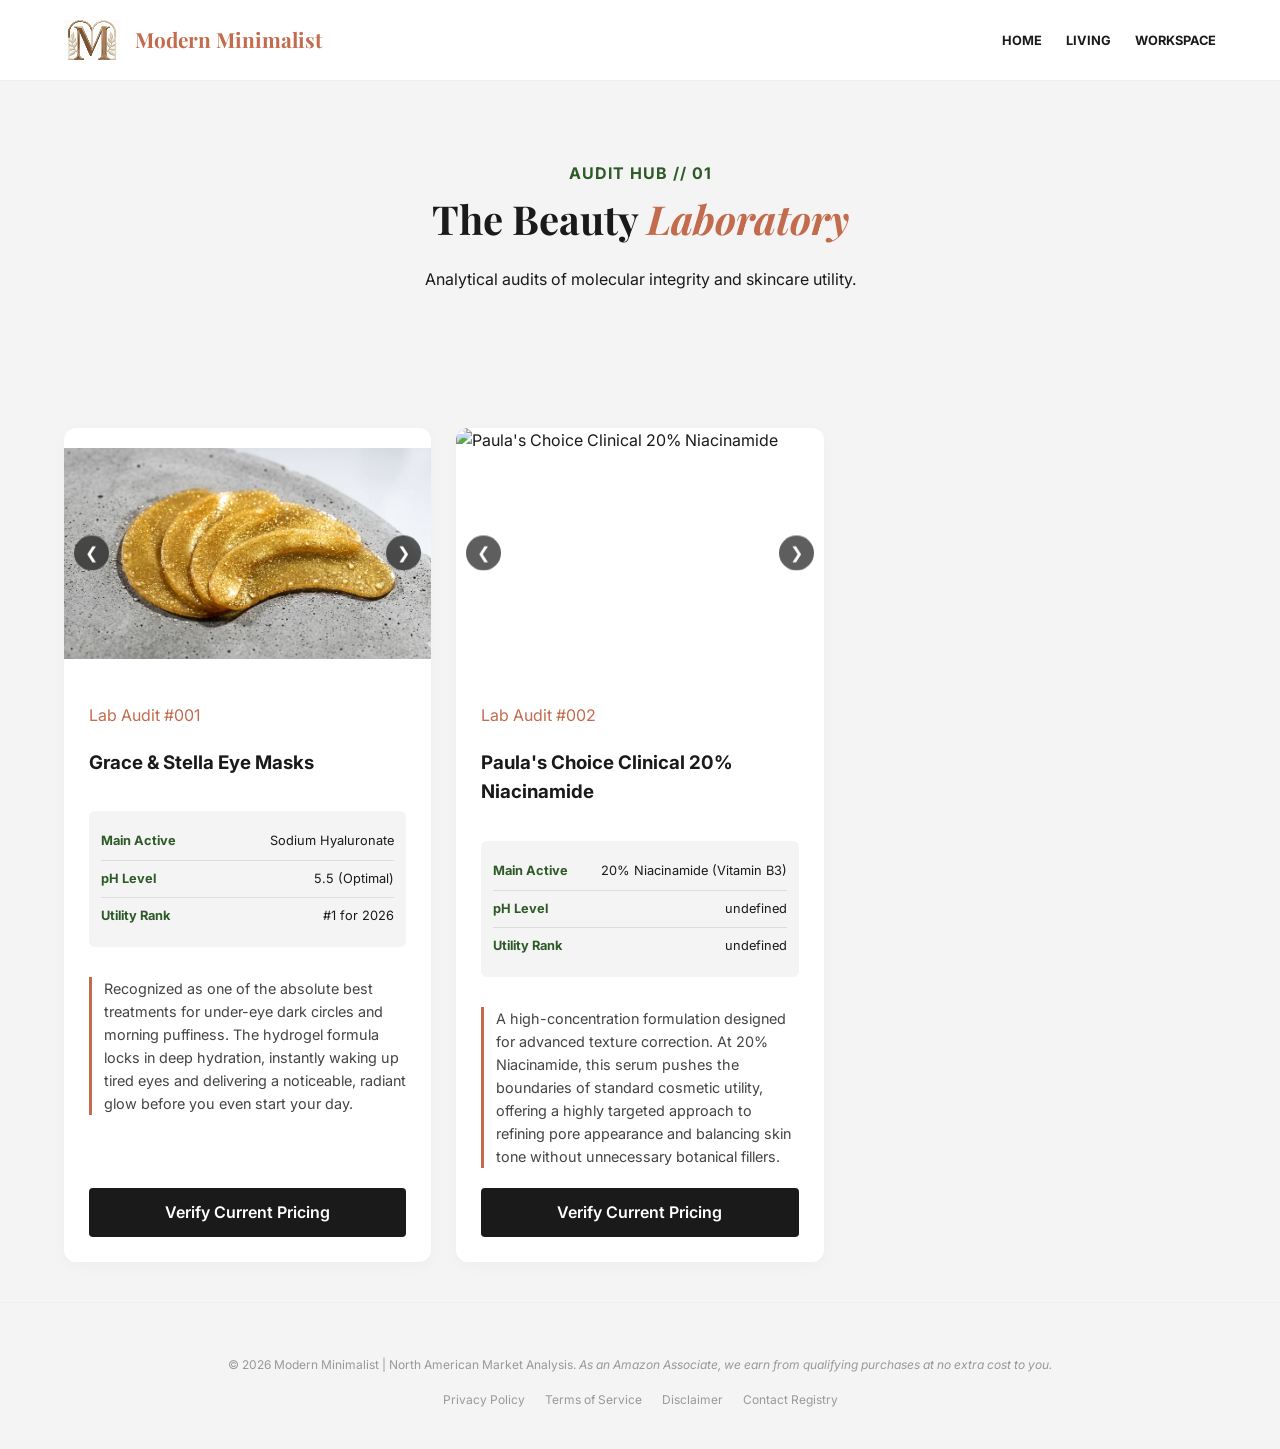
==== beauty.html @ eb3730a5 "Update beauty.html" ====
<!DOCTYPE html>
<html lang="en">
<head>
    <script async src="https://www.googletagmanager.com/gtag/js?id=G-HXZEJH111N"></script>
    <script>
      window.dataLayer = window.dataLayer || [];
      function gtag(){dataLayer.push(arguments);}
      gtag('js', new Date());
      gtag('config', 'G-HXZEJH111N');
    </script>
    
    <link rel="icon" type="image/png" href="assets/logo2.png">
    <link href="https://fonts.googleapis.com/css2?family=Playfair+Display:ital,wght@0,700;1,700&family=Inter:wght@400;700&display=swap" rel="stylesheet">
    <meta charset="UTF-8">
    <meta name="viewport" content="width=device-width, initial-scale=1.0">
    <title>Beauty Lab | Analytical Curation</title>
    
    <style>
        :root {
            --jade: #2D5A27; 
            --terracotta: #C36B4D; 
            --grey: #F4F4F4; 
            --white: #FFFFFF; 
            --dark: #1A1A1A;
            --subtle-elevation: 0 4px 15px rgba(0,0,0,0.03);
        }
        
        body { font-family: 'Inter', sans-serif; background: var(--grey); color: var(--dark); margin: 0; line-height: 1.6; }

        nav { 
            display: flex; justify-content: space-between; align-items: center; 
            padding: 0 5%; background: var(--white); height: 80px; 
            border-bottom: 1px solid #eee; position: sticky; top: 0; z-index: 1000; 
        }
        .logo a { text-decoration: none; display: flex; align-items: center; gap: 15px; }
        .logo-text { font-family: 'Playfair Display', serif; font-weight: 700; font-size: 1.3rem; color: var(--terracotta); }
        .nav-links a { text-decoration: none; color: var(--dark); margin-left: 20px; font-size: 0.8rem; font-weight: 700; text-transform: uppercase; }

        .hero { 
            text-align: center; padding: 80px 10%; 
            background-image: 
                linear-gradient(to bottom, rgba(244,244,244,0.85), rgba(244,244,244,1)), 
                url('https://images.unsplash.com/photo-1556228720-195a672e8a03?q=80&w=1600&auto=format&fit=crop'); 
            background-size: cover; background-position: center; background-attachment: fixed;
        }
        
        .hub-title { font-family: 'Playfair Display', serif; font-size: 2.5rem; margin: 0; }
        .hub-title span { color: var(--terracotta); font-style: italic; }

        .grid { 
            display: grid; grid-template-columns: repeat(3, 1fr); 
            gap: 25px; padding: 40px 5%; max-width: 1400px; margin: auto; 
        }

        .audit-card { 
            background: var(--white); border-radius: 12px; overflow: hidden; 
            box-shadow: var(--subtle-elevation); transition: transform 0.3s ease;
            display: flex; flex-direction: column;
        }
        .audit-card:hover { transform: translateY(-8px); }
        
        /* Swipe & Click Product Slider */
        .slider-container { position: relative; width: 100%; height: 250px; background: #eee; }
        
        .slider-track { 
            display: flex; overflow-x: auto; scroll-snap-type: x mandatory; 
            scroll-behavior: smooth; -webkit-overflow-scrolling: touch; 
            height: 100%; scrollbar-width: none; 
        }
        .slider-track::-webkit-scrollbar { display: none; }
        
        .slider-track img { 
            width: 100%; 
            height: 100%; 
            object-fit: contain; /* Forces the full image to show without cropping */
            flex-shrink: 0; 
            scroll-snap-align: start; 
            background: var(--white); /* Blends any empty space perfectly */
        }
        
        /* Clickable Arrows for Laptop */
        .slide-btn { 
            position: absolute; top: 50%; transform: translateY(-50%); 
            background: rgba(26, 26, 26, 0.7); color: white; border: none; 
            width: 35px; height: 35px; cursor: pointer; border-radius: 50%; 
            font-size: 1rem; z-index: 10; display: flex; justify-content: center; align-items: center;
            backdrop-filter: blur(4px); transition: background 0.3s;
        }
        .slide-btn:hover { background: var(--terracotta); }
        .slide-btn.prev { left: 10px; }
        .slide-btn.next { right: 10px; }
        
        .card-content { padding: 25px; flex-grow: 1; display: flex; flex-direction: column; }
        
        .data-sheet { background: var(--grey); border-radius: 6px; padding: 12px; margin: 15px 0; font-size: 0.8rem; }
        .data-row { display: flex; justify-content: space-between; border-bottom: 1px solid #ddd; padding: 8px 0; }
        .data-row:last-child { border-bottom: none; }
        .label { font-weight: bold; color: var(--jade); }

        .persuasive-text { 
            font-size: 0.9rem; color: #444; margin: 15px 0 20px 0; 
            padding-left: 12px; border-left: 3px solid var(--terracotta); 
        }

        .btn { 
            display: block; text-align: center; background: var(--dark); color: white; 
            padding: 12px; text-decoration: none; border-radius: 4px; font-weight: 600; 
            transition: background 0.3s ease; margin-top: auto;
        }
        .btn:hover { background: var(--terracotta); }

        footer { text-align: center; padding: 40px; border-top: 1px solid #eee; font-size: 0.75rem; color: #999; }

        @media (max-width: 1024px) { .grid { grid-template-columns: repeat(2, 1fr); } }
        @media (max-width: 768px) { .grid { grid-template-columns: 1fr; } }
    </style>
</head>
<body>

<nav>
    <div class="logo">
        <a href="index.html">
            <img src="assets/logo.svg" alt="Modern Minimalist Logo" height="40">
            <span class="logo-text">Modern Minimalist</span>
        </a>
    </div>
    <div class="nav-links">
        <a href="index.html">Home</a>
        <a href="living.html">Living</a>
        <a href="workspace.html">Workspace</a>
    </div>
</nav>

<section class="hero">
    <span class="badge" style="color:var(--jade); font-weight:bold; letter-spacing:1px;">AUDIT HUB // 01</span>
    <h1 class="hub-title">The Beauty <span>Laboratory</span></h1>
    <p>Analytical audits of molecular integrity and skincare utility.</p>
</section>

<!-- The Empty Grid Container -->
<div class="grid" id="product-grid">
    <!-- The JavaScript Engine will automatically generate the cards here -->
</div>

<footer>
    <p>© 2026 Modern Minimalist | North American Market Analysis.<em> As an Amazon Associate, we earn from qualifying purchases at no extra cost to you.</em></p>
    
    <div style="margin-top: 15px; display: flex; justify-content: center; gap: 20px;">
        <a href="privacy.html" style="color:#999; text-decoration:none;">Privacy Policy</a>
        <a href="terms.html" style="color:#999; text-decoration:none;">Terms of Service</a>
        <a href="disclaimer.html" style="color:#999; text-decoration:none;">Disclaimer</a>
        <a href="contact.html" style="color:#999; text-decoration:none;">Contact Registry</a>
    </div>
</footer>

<!-- THE DATA ENGINE -->
<script>
    // 1. YOUR PRODUCT DATABASE. Add new items below.
    const beautyProducts = [
        {
            auditNumber: "001",
            title: "Grace & Stella Eye Masks",
            images: [
                "assets/eyemask.webp",
                "assets/eye2.jpg",
                "assets/eye3.jpg"
            ],
            specs: {
                mainActive: "Sodium Hyaluronate",
                phLevel: "5.5 (Optimal)",
                utilityRank: "#1 for 2026"
            },
            hook: "Recognized as one of the absolute best treatments for under-eye dark circles and morning puffiness. The hydrogel formula locks in deep hydration, instantly waking up tired eyes and delivering a noticeable, radiant glow before you even start your day.",
            amazonLink: "https://amzn.to/4uk4JxW"
        }
        ,{
            auditNumber: "002",
            title: "Paula's Choice Clinical 20% Niacinamide",
            images: [
                "assets/paul1.webp",
                "assets/paul2.webp",
                "assets/paul3.webp"
            ],
            specs: {
                mainActive: "20% Niacinamide (Vitamin B3)",
                formulation: "Fragrance-Free Liquid",
                utilityTarget: "Texture & Pore Minimization"
            },
            hook: "A high-concentration formulation designed for advanced texture correction. At 20% Niacinamide, this serum pushes the boundaries of standard cosmetic utility, offering a highly targeted approach to refining pore appearance and balancing skin tone without unnecessary botanical fillers.",
            amazonLink: "https://amzn.to/4usRbQO"
        }
        /* 
        TO ADD A NEW PRODUCT, JUST ADD A COMMA ABOVE THIS COMMENT AND PASTE:
        ,{
            auditNumber: "002",
            title: "Product Name Here",
            images: ["img1.webp", "img2.webp", "img3.webp"],
            specs: { mainActive: "TBD", phLevel: "TBD", utilityRank: "TBD" },
            hook: "Persuasive text goes here.",
            amazonLink: "YOUR_AMAZON_LINK_HERE"
        }
        */
    ];

    // 2. THE RENDER ENGINE
    function renderProducts() {
        const grid = document.getElementById('product-grid');
        grid.innerHTML = ''; // Clear the grid

        beautyProducts.forEach(product => {
            // Build the image slider dynamically
            let sliderHTML = '';
            product.images.forEach(img => {
                sliderHTML += `<img src="${img}" alt="${product.title}" onerror="this.onerror=null; this.src='https://images.unsplash.com/photo-1615397323282-311b514cd140?q=80&w=600&auto=format&fit=crop'">`;
            });

            // Construct the full HTML for the card
            const cardHTML = `
                <div class="audit-card">
                    <div class="slider-container">
                        <button class="slide-btn prev" onclick="moveSlide(this, -1)">&#10094;</button>
                        <button class="slide-btn next" onclick="moveSlide(this, 1)">&#10095;</button>
                        <div class="slider-track">
                            ${sliderHTML}
                        </div>
                    </div>
                    <div class="card-content">
                        <span class="badge" style="color:var(--terracotta)">Lab Audit #${product.auditNumber}</span>
                        <h3>${product.title}</h3>
                        <div class="data-sheet">
                            <div class="data-row"><span class="label">Main Active</span><span>${product.specs.mainActive}</span></div>
                            <div class="data-row"><span class="label">pH Level</span><span>${product.specs.phLevel}</span></div>
                            <div class="data-row"><span class="label">Utility Rank</span><span>${product.specs.utilityRank}</span></div>
                        </div>
                        <p class="persuasive-text">${product.hook}</p>
                        <a href="${product.amazonLink}" target="_blank" rel="nofollow" class="btn">Verify Current Pricing</a>
                    </div>
                </div>
            `;
            grid.innerHTML += cardHTML;
        });
    }

    // 3. THE SLIDER LOGIC
    function moveSlide(button, direction) {
        const track = button.parentElement.querySelector('.slider-track');
        const slideWidth = track.clientWidth;
        track.scrollBy({ left: slideWidth * direction, behavior: 'smooth' });
    }

    // 4. IGNITE THE ENGINE
    renderProducts();
</script>

</body>
</html>
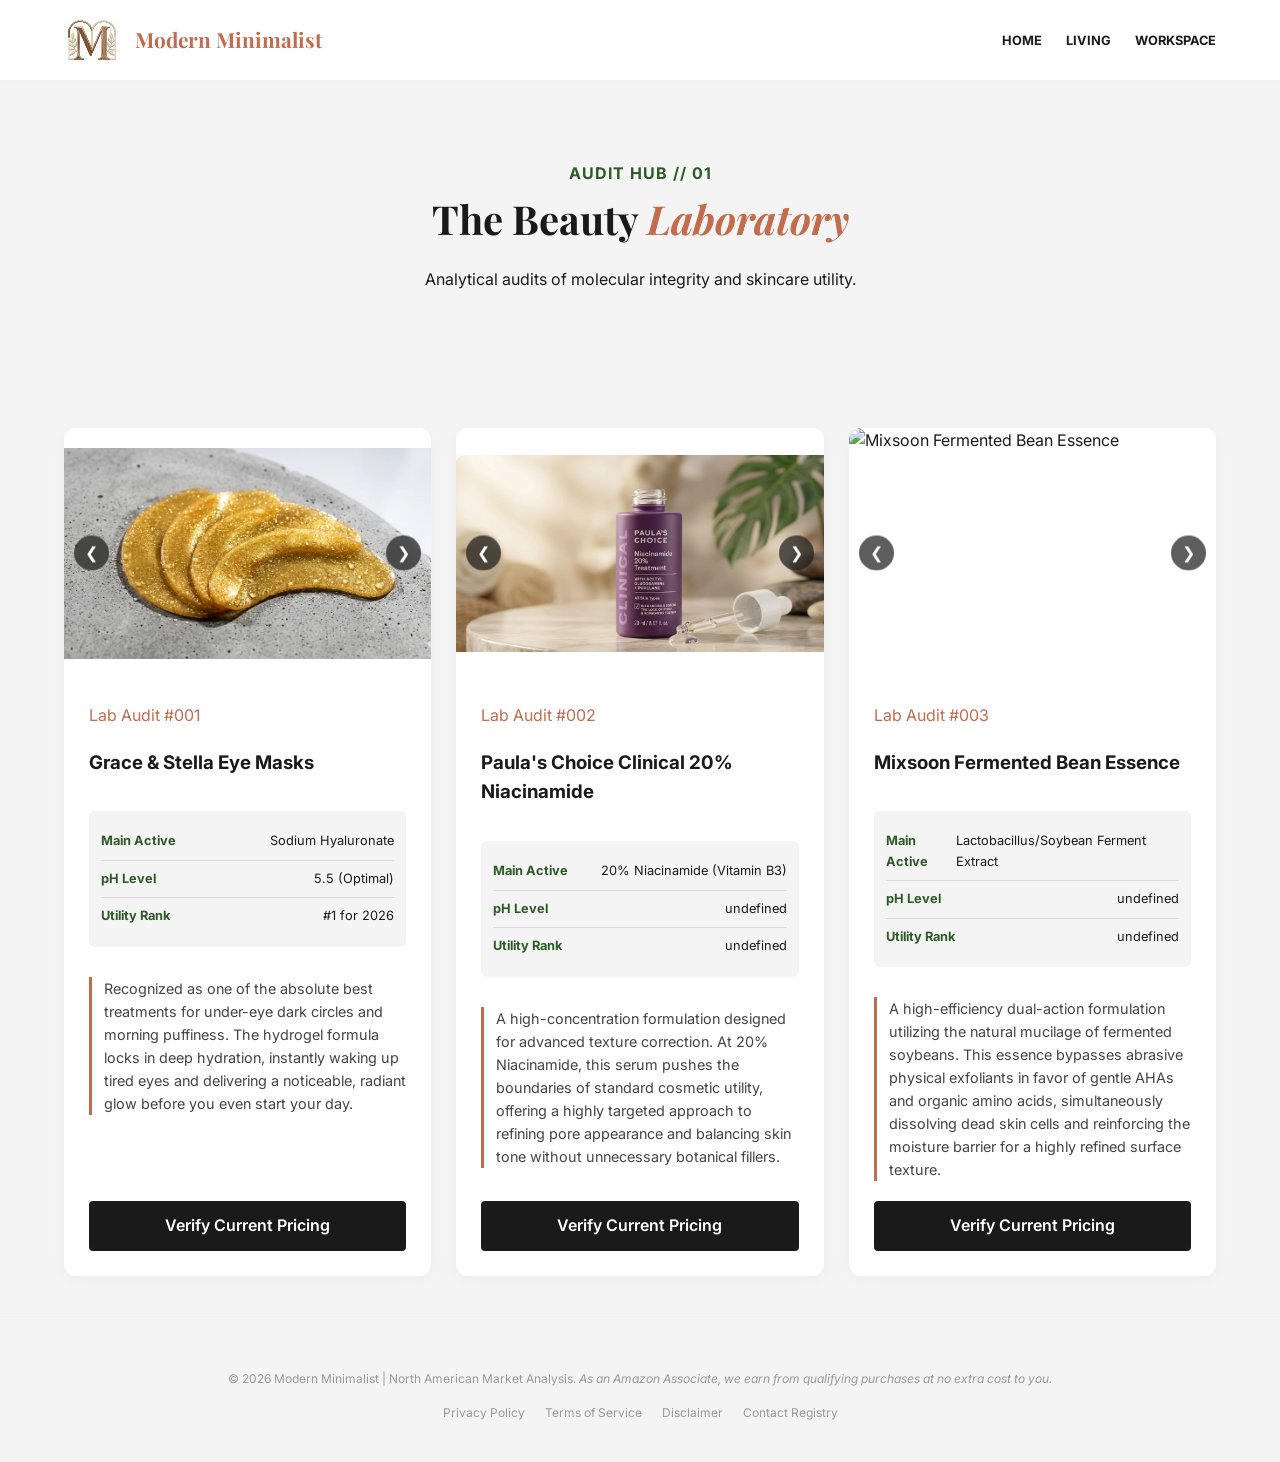
==== commit 98c69e47: "Update beauty.html" ====
--- a/beauty.html
+++ b/beauty.html
@@ -189,6 +189,23 @@
             hook: "A high-concentration formulation designed for advanced texture correction. At 20% Niacinamide, this serum pushes the boundaries of standard cosmetic utility, offering a highly targeted approach to refining pore appearance and balancing skin tone without unnecessary botanical fillers.",
             amazonLink: "https://amzn.to/4usRbQO"
         }
+        ,{
+            auditNumber: "003",
+            title: "Mixsoon Fermented Bean Essence",
+            images: [
+                "assets/mixsoon1.webp",
+                "assets/mixsoon2.webp",
+                "assets/mixsoon3.webp"
+            ],
+            specs: {
+                mainActive: "Lactobacillus/Soybean Ferment Extract",
+                formulation: "Viscous Amino Acid Liquid",
+                utilityTarget: "Micro-Exfoliation & Barrier Hydration"
+            },
+            hook: "A high-efficiency dual-action formulation utilizing the natural mucilage of fermented soybeans. This essence bypasses abrasive physical exfoliants in favor of gentle AHAs and organic amino acids, simultaneously dissolving dead skin cells and reinforcing the moisture barrier for a highly refined surface texture.",
+            amazonLink: "https://amzn.to/4uwvjEl"
+        }
+        
         /* 
         TO ADD A NEW PRODUCT, JUST ADD A COMMA ABOVE THIS COMMENT AND PASTE:
         ,{
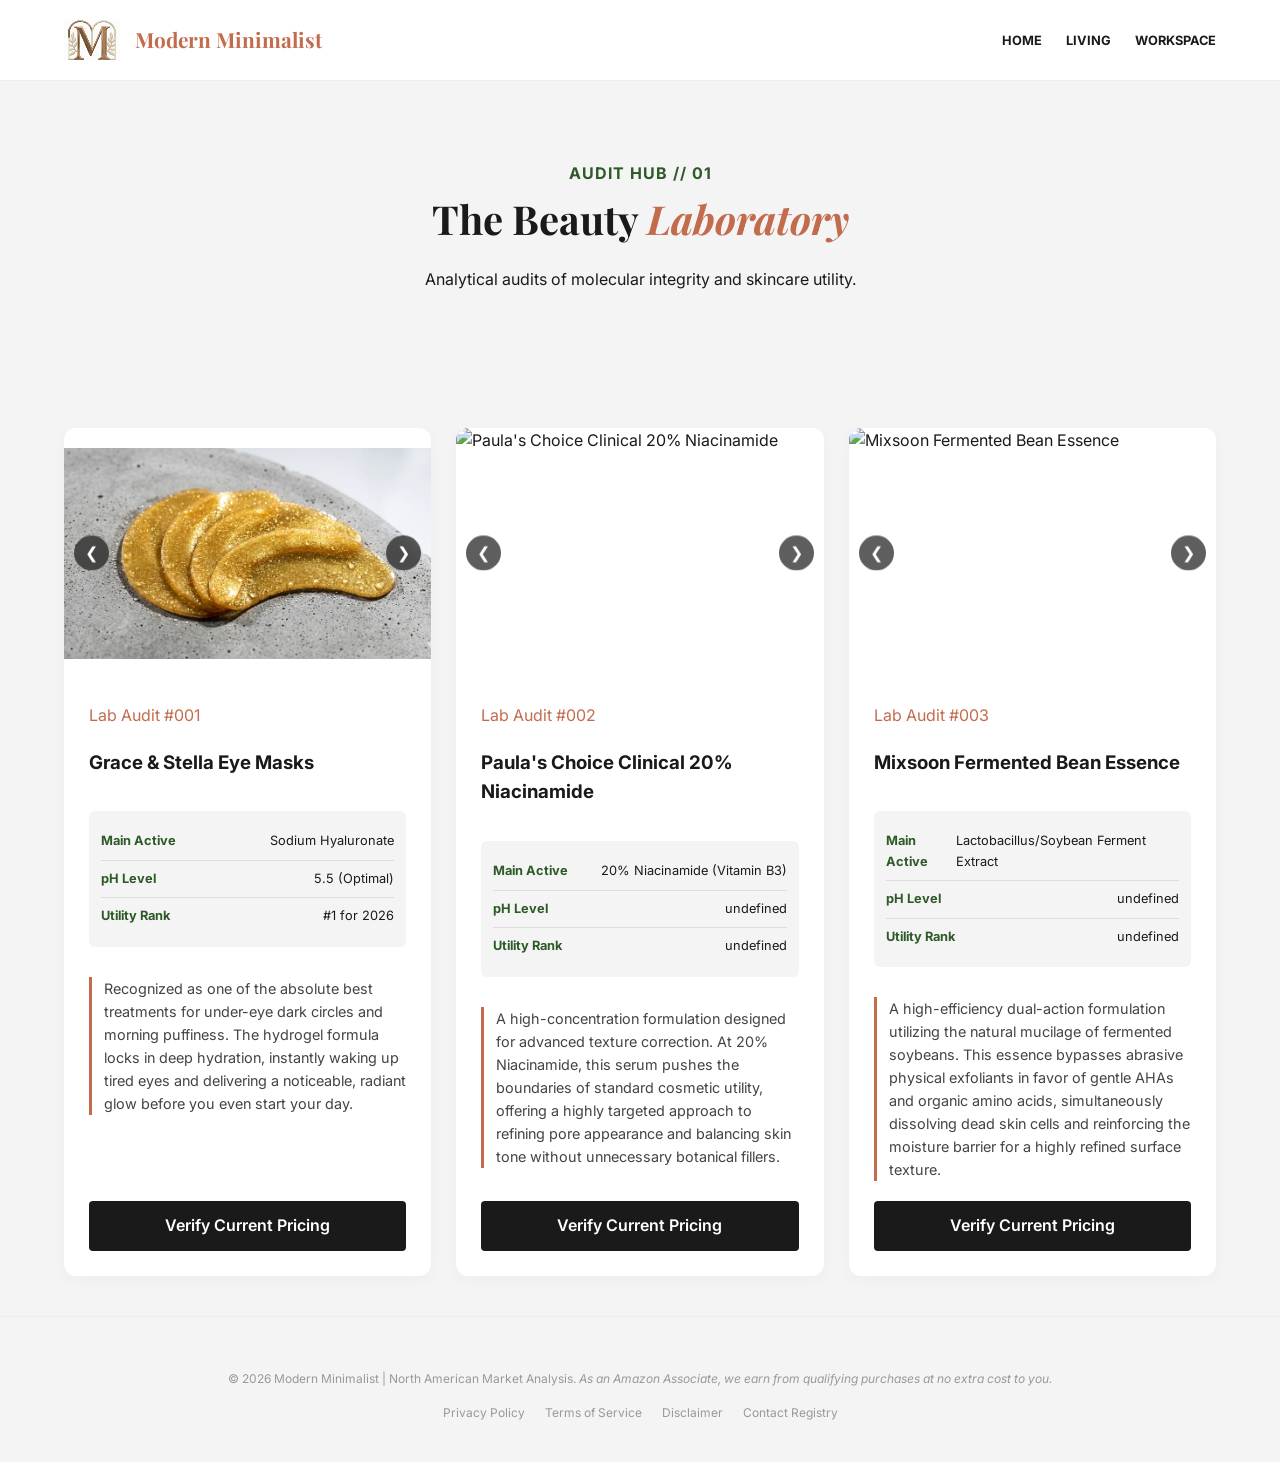
==== commit 772d210e: "Update beauty.html" ====
--- a/beauty.html
+++ b/beauty.html
@@ -173,35 +173,40 @@
             hook: "Recognized as one of the absolute best treatments for under-eye dark circles and morning puffiness. The hydrogel formula locks in deep hydration, instantly waking up tired eyes and delivering a noticeable, radiant glow before you even start your day.",
             amazonLink: "https://amzn.to/4uk4JxW"
         }
-        ,{
+       ,{
             auditNumber: "002",
             title: "Paula's Choice Clinical 20% Niacinamide",
             images: [
-                "assets/paul1.webp",
-                "assets/paul2.webp",
-                "assets/paul3.webp"
+                "assets/paulas-choice-1.webp",
+                "assets/paulas-choice-2.webp",
+                "assets/paulas-choice-3.webp"
             ],
             specs: {
                 mainActive: "20% Niacinamide (Vitamin B3)",
-                formulation: "Fragrance-Free Liquid",
-                utilityTarget: "Texture & Pore Minimization"
+                utilityTarget: "Texture & Pore Minimization",
+                absorptionProfile: "Rapid / Low Viscosity",
+                auditScore: "9.6 / 10"
             },
+           
             hook: "A high-concentration formulation designed for advanced texture correction. At 20% Niacinamide, this serum pushes the boundaries of standard cosmetic utility, offering a highly targeted approach to refining pore appearance and balancing skin tone without unnecessary botanical fillers.",
             amazonLink: "https://amzn.to/4usRbQO"
         }
+        
         ,{
             auditNumber: "003",
             title: "Mixsoon Fermented Bean Essence",
             images: [
-                "assets/mixsoon1.webp",
-                "assets/mixsoon2.webp",
-                "assets/mixsoon3.webp"
+                "assets/mixsoon-1.webp",
+                "assets/mixsoon-2.webp",
+                "assets/mixsoon-3.webp"
             ],
             specs: {
                 mainActive: "Lactobacillus/Soybean Ferment Extract",
-                formulation: "Viscous Amino Acid Liquid",
-                utilityTarget: "Micro-Exfoliation & Barrier Hydration"
+                utilityTarget: "Micro-Exfoliation & Barrier Hydration",
+                absorptionProfile: "High Viscosity / Sustained",
+                auditScore: "9.2 / 10"
             },
+            
             hook: "A high-efficiency dual-action formulation utilizing the natural mucilage of fermented soybeans. This essence bypasses abrasive physical exfoliants in favor of gentle AHAs and organic amino acids, simultaneously dissolving dead skin cells and reinforcing the moisture barrier for a highly refined surface texture.",
             amazonLink: "https://amzn.to/4uwvjEl"
         }
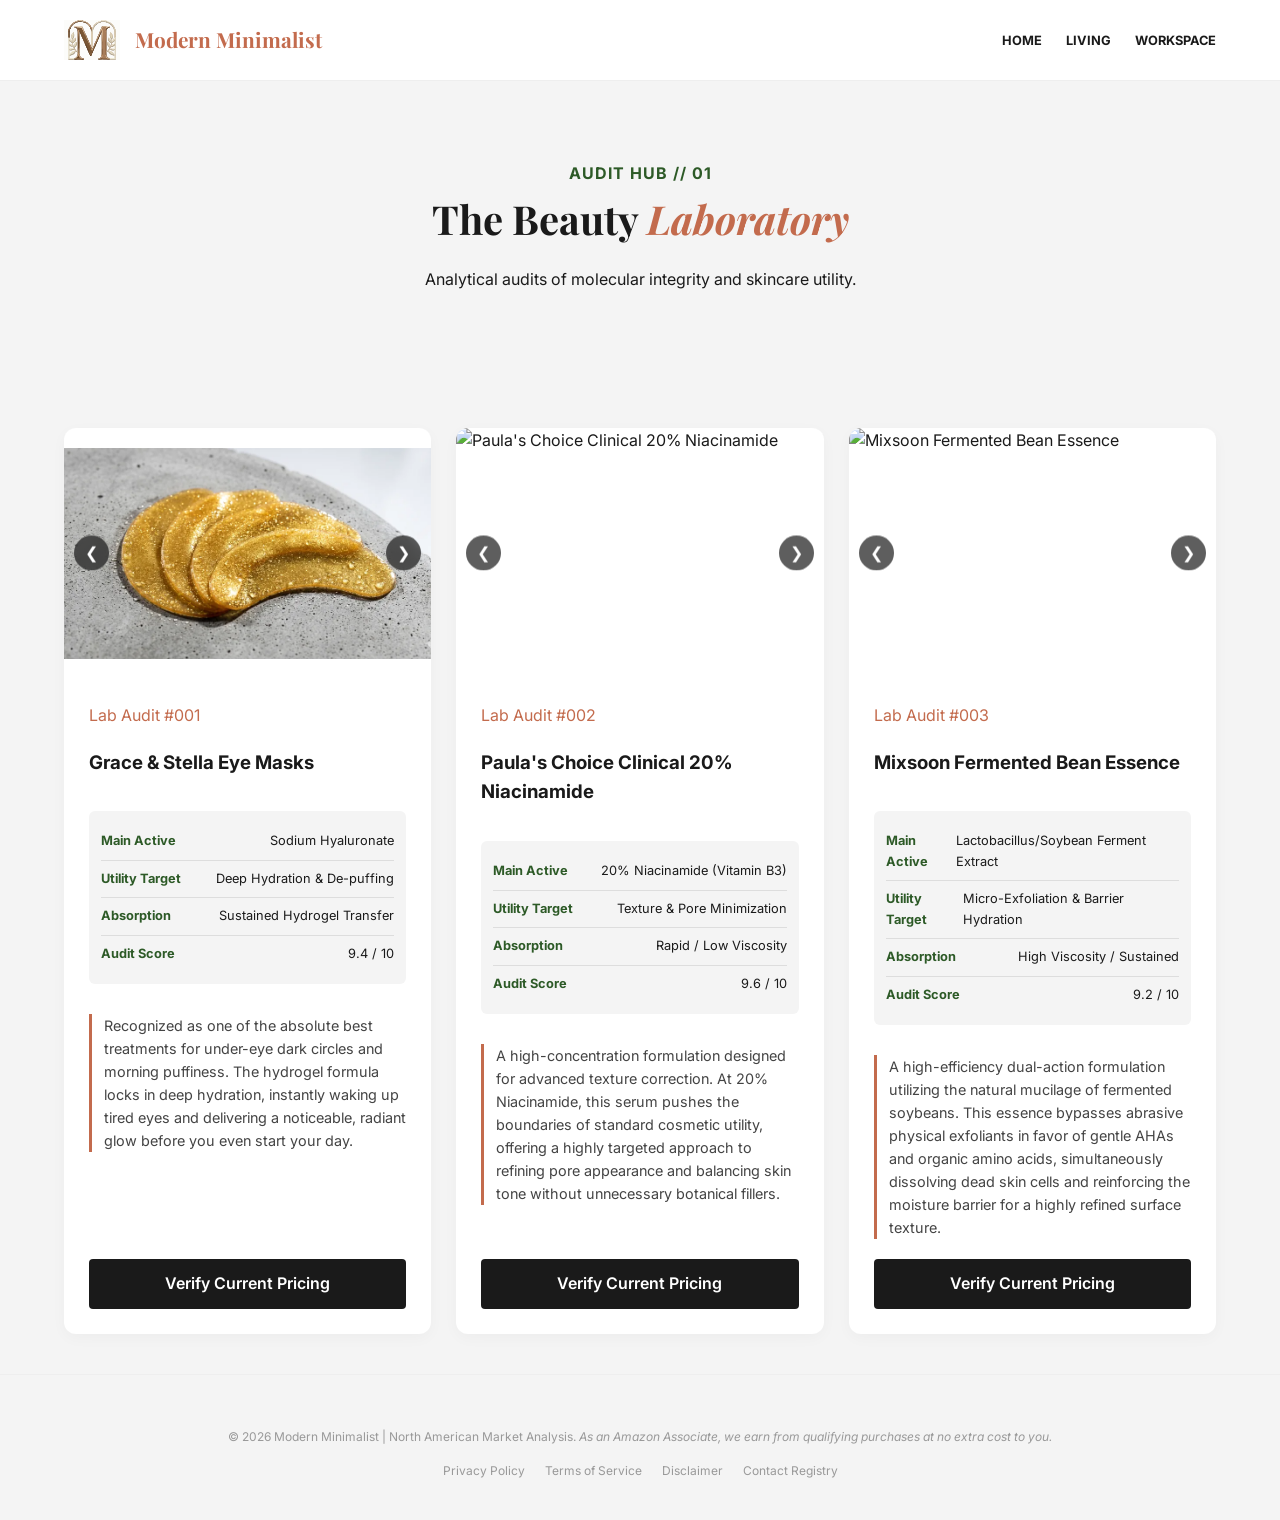
==== commit a64733cd: "Update beauty.html" ====
--- a/beauty.html
+++ b/beauty.html
@@ -72,10 +72,10 @@
         .slider-track img { 
             width: 100%; 
             height: 100%; 
-            object-fit: contain; /* Forces the full image to show without cropping */
+            object-fit: contain;
             flex-shrink: 0; 
             scroll-snap-align: start; 
-            background: var(--white); /* Blends any empty space perfectly */
+            background: var(--white); 
         }
         
         /* Clickable Arrows for Laptop */
@@ -155,7 +155,7 @@
 
 <!-- THE DATA ENGINE -->
 <script>
-    // 1. YOUR PRODUCT DATABASE. Add new items below.
+    // 1. YOUR PRODUCT DATABASE
     const beautyProducts = [
         {
             auditNumber: "001",
@@ -167,13 +167,14 @@
             ],
             specs: {
                 mainActive: "Sodium Hyaluronate",
-                phLevel: "5.5 (Optimal)",
-                utilityRank: "#1 for 2026"
+                utilityTarget: "Deep Hydration & De-puffing",
+                absorptionProfile: "Sustained Hydrogel Transfer",
+                auditScore: "9.4 / 10"
             },
             hook: "Recognized as one of the absolute best treatments for under-eye dark circles and morning puffiness. The hydrogel formula locks in deep hydration, instantly waking up tired eyes and delivering a noticeable, radiant glow before you even start your day.",
             amazonLink: "https://amzn.to/4uk4JxW"
-        }
-       ,{
+        },
+        {
             auditNumber: "002",
             title: "Paula's Choice Clinical 20% Niacinamide",
             images: [
@@ -187,12 +188,10 @@
                 absorptionProfile: "Rapid / Low Viscosity",
                 auditScore: "9.6 / 10"
             },
-           
             hook: "A high-concentration formulation designed for advanced texture correction. At 20% Niacinamide, this serum pushes the boundaries of standard cosmetic utility, offering a highly targeted approach to refining pore appearance and balancing skin tone without unnecessary botanical fillers.",
             amazonLink: "https://amzn.to/4usRbQO"
-        }
-        
-        ,{
+        },
+        {
             auditNumber: "003",
             title: "Mixsoon Fermented Bean Essence",
             images: [
@@ -206,18 +205,22 @@
                 absorptionProfile: "High Viscosity / Sustained",
                 auditScore: "9.2 / 10"
             },
-            
             hook: "A high-efficiency dual-action formulation utilizing the natural mucilage of fermented soybeans. This essence bypasses abrasive physical exfoliants in favor of gentle AHAs and organic amino acids, simultaneously dissolving dead skin cells and reinforcing the moisture barrier for a highly refined surface texture.",
             amazonLink: "https://amzn.to/4uwvjEl"
         }
         
         /* 
-        TO ADD A NEW PRODUCT, JUST ADD A COMMA ABOVE THIS COMMENT AND PASTE:
+        TO ADD A NEW PRODUCT IN THE FUTURE, PASTE THIS TEMPLATE:
         ,{
-            auditNumber: "002",
+            auditNumber: "004",
             title: "Product Name Here",
             images: ["img1.webp", "img2.webp", "img3.webp"],
-            specs: { mainActive: "TBD", phLevel: "TBD", utilityRank: "TBD" },
+            specs: { 
+                mainActive: "TBD", 
+                utilityTarget: "TBD", 
+                absorptionProfile: "TBD", 
+                auditScore: "TBD" 
+            },
             hook: "Persuasive text goes here.",
             amazonLink: "YOUR_AMAZON_LINK_HERE"
         }
@@ -227,16 +230,14 @@
     // 2. THE RENDER ENGINE
     function renderProducts() {
         const grid = document.getElementById('product-grid');
-        grid.innerHTML = ''; // Clear the grid
+        grid.innerHTML = ''; 
 
         beautyProducts.forEach(product => {
-            // Build the image slider dynamically
             let sliderHTML = '';
             product.images.forEach(img => {
                 sliderHTML += `<img src="${img}" alt="${product.title}" onerror="this.onerror=null; this.src='https://images.unsplash.com/photo-1615397323282-311b514cd140?q=80&w=600&auto=format&fit=crop'">`;
             });
 
-            // Construct the full HTML for the card
             const cardHTML = `
                 <div class="audit-card">
                     <div class="slider-container">
@@ -251,8 +252,9 @@
                         <h3>${product.title}</h3>
                         <div class="data-sheet">
                             <div class="data-row"><span class="label">Main Active</span><span>${product.specs.mainActive}</span></div>
-                            <div class="data-row"><span class="label">pH Level</span><span>${product.specs.phLevel}</span></div>
-                            <div class="data-row"><span class="label">Utility Rank</span><span>${product.specs.utilityRank}</span></div>
+                            <div class="data-row"><span class="label">Utility Target</span><span>${product.specs.utilityTarget}</span></div>
+                            <div class="data-row"><span class="label">Absorption</span><span>${product.specs.absorptionProfile}</span></div>
+                            <div class="data-row"><span class="label">Audit Score</span><span>${product.specs.auditScore}</span></div>
                         </div>
                         <p class="persuasive-text">${product.hook}</p>
                         <a href="${product.amazonLink}" target="_blank" rel="nofollow" class="btn">Verify Current Pricing</a>
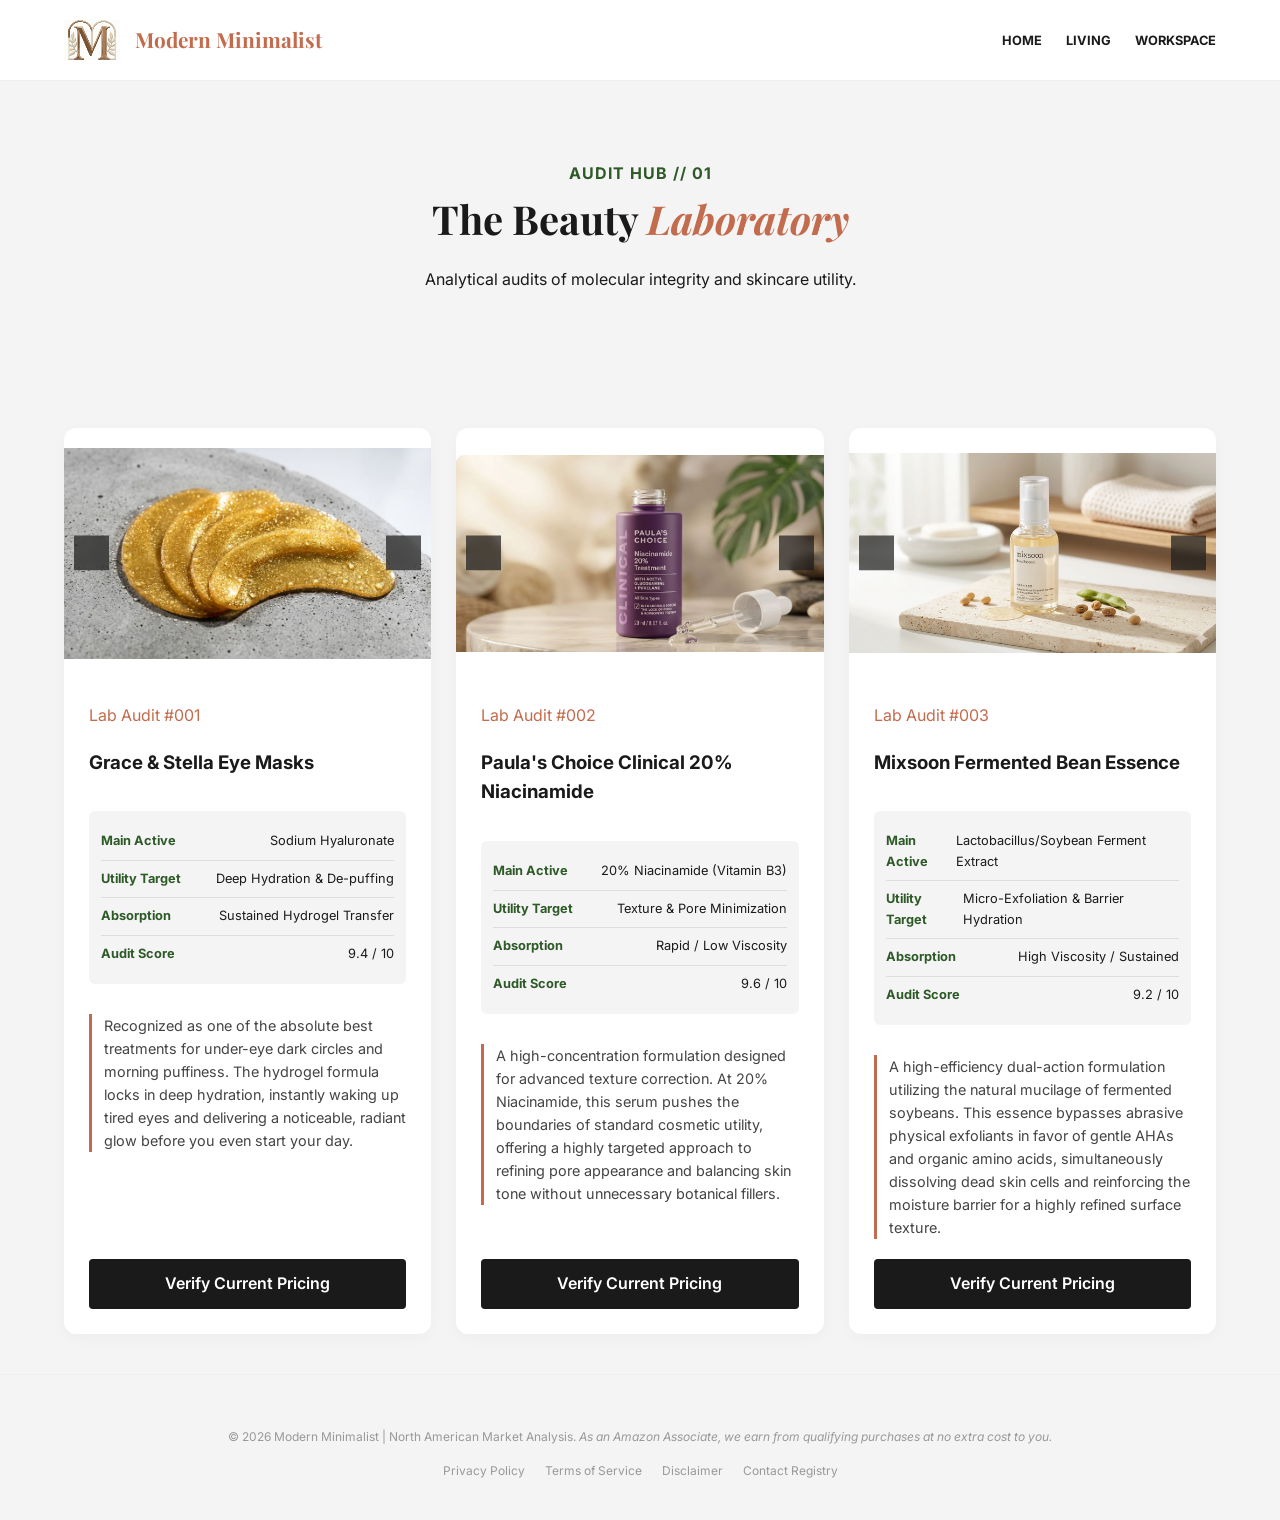
==== commit bb6ef314: "Update beauty.html" ====
--- a/beauty.html
+++ b/beauty.html
@@ -178,9 +178,9 @@
             auditNumber: "002",
             title: "Paula's Choice Clinical 20% Niacinamide",
             images: [
-                "assets/paulas-choice-1.webp",
-                "assets/paulas-choice-2.webp",
-                "assets/paulas-choice-3.webp"
+                "assets/paul1.webp",
+                "assets/paul2.webp",
+                "assets/paul3.webp"
             ],
             specs: {
                 mainActive: "20% Niacinamide (Vitamin B3)",
@@ -195,9 +195,9 @@
             auditNumber: "003",
             title: "Mixsoon Fermented Bean Essence",
             images: [
-                "assets/mixsoon-1.webp",
-                "assets/mixsoon-2.webp",
-                "assets/mixsoon-3.webp"
+                "assets/mixsoon1.webp",
+                "assets/mixsoon2.webp",
+                "assets/mixsoon3.webp"
             ],
             specs: {
                 mainActive: "Lactobacillus/Soybean Ferment Extract",
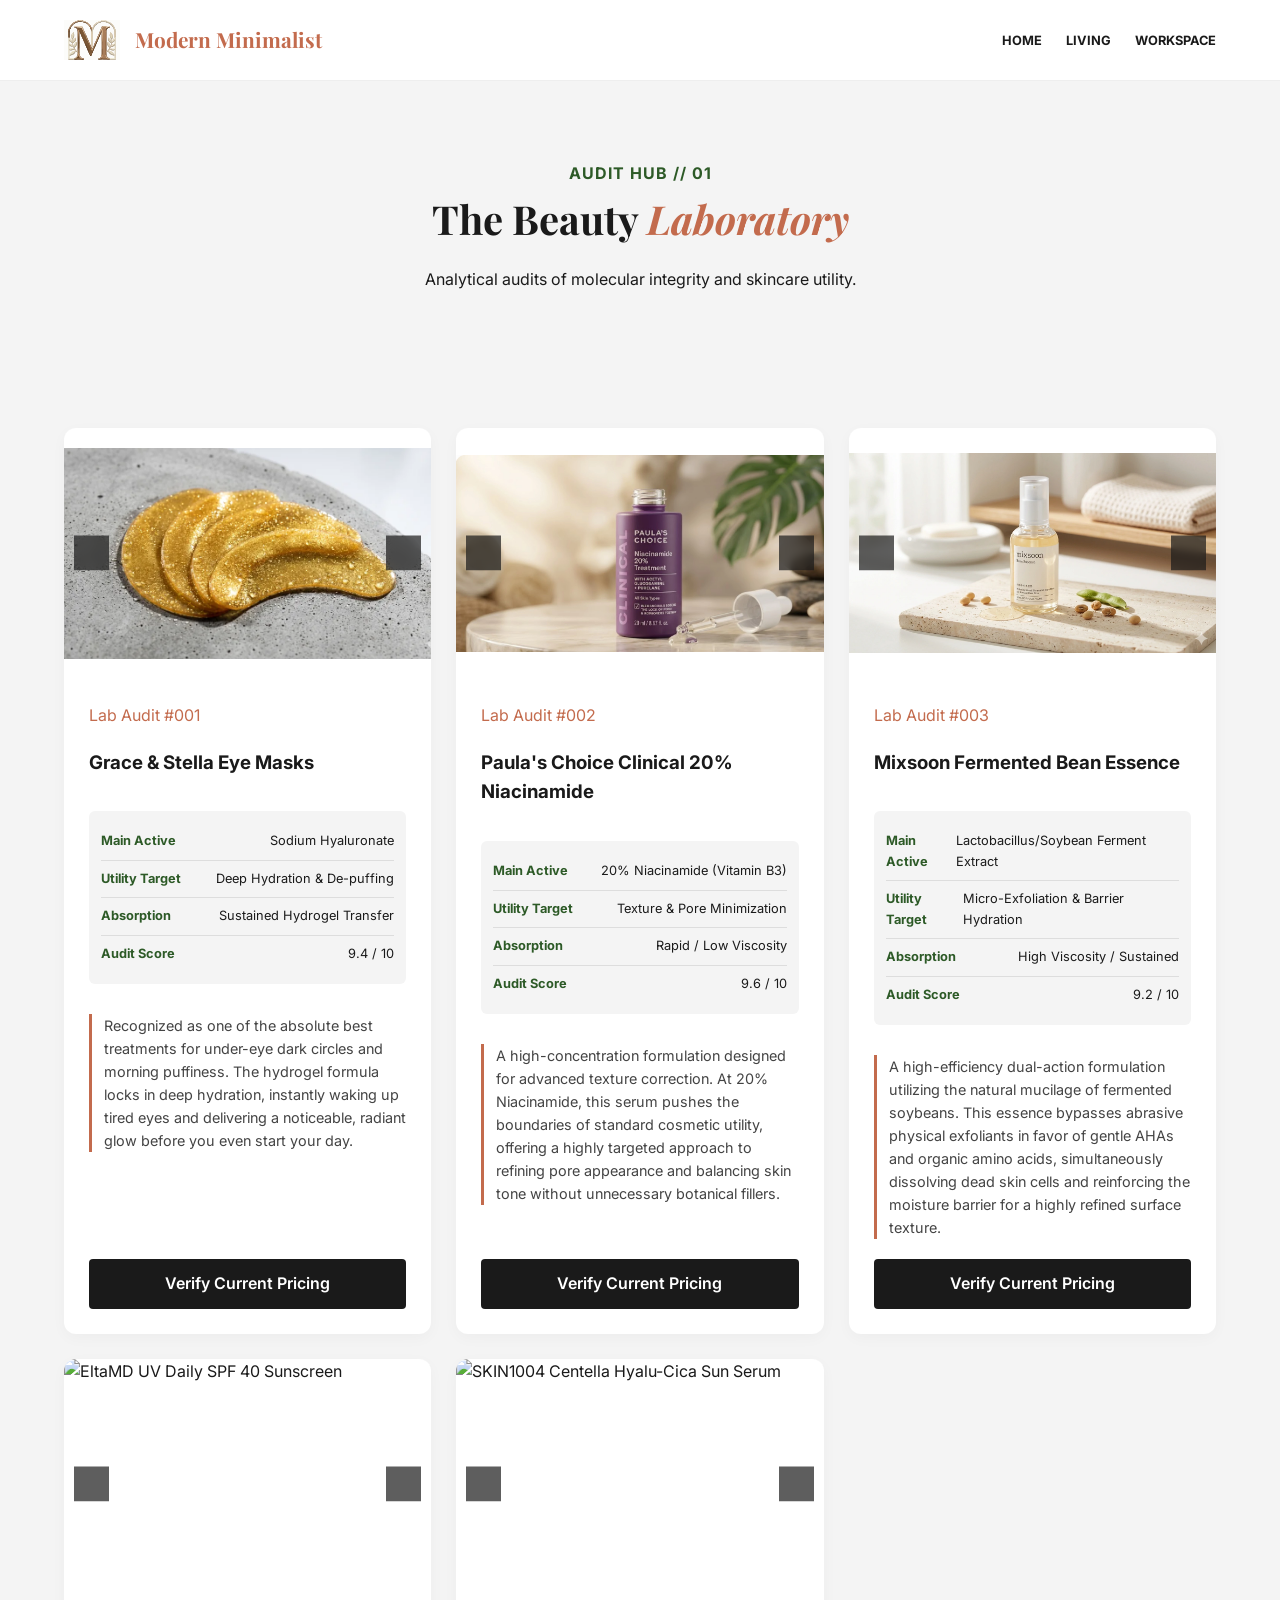
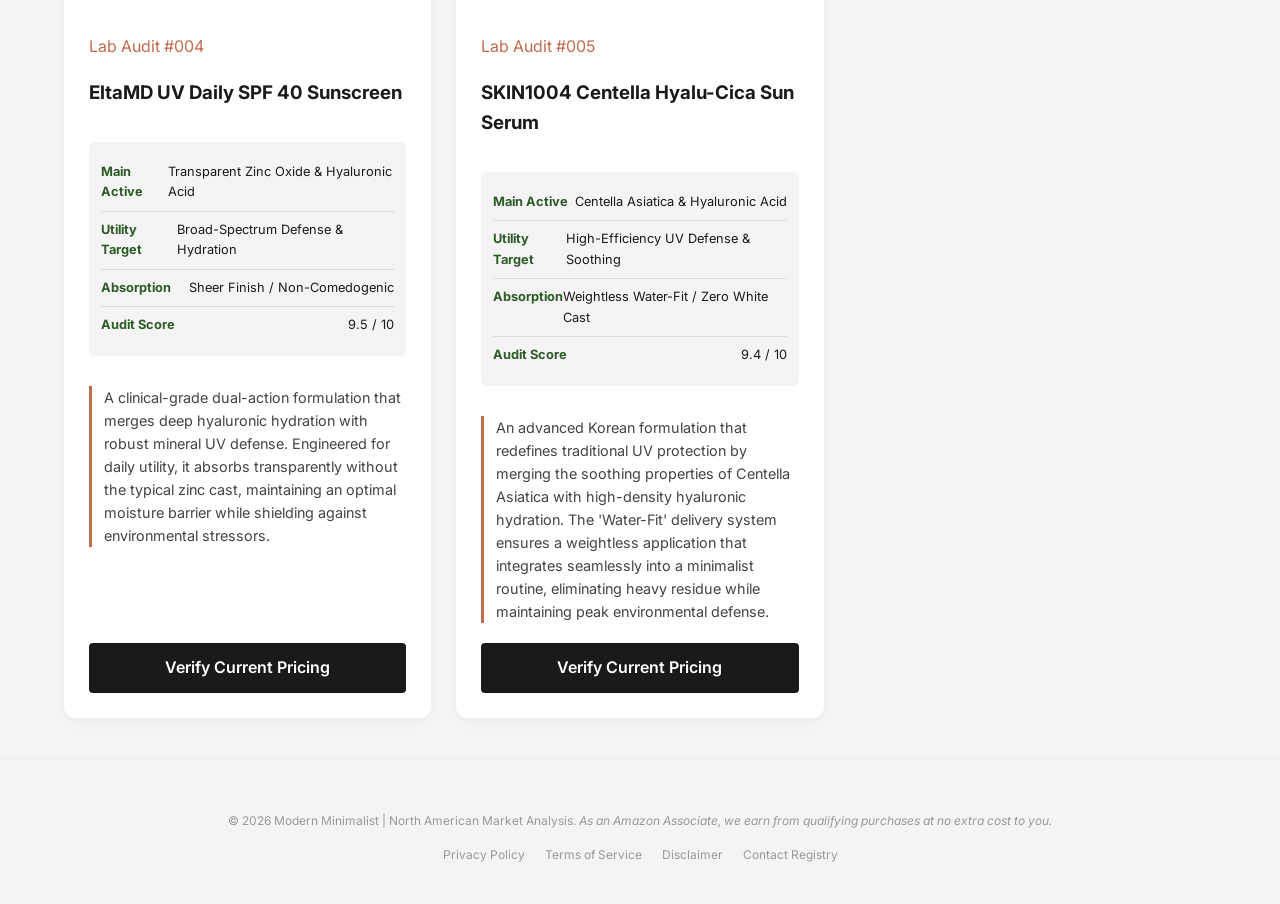
==== commit ceeb20c5: "Update beauty.html" ====
--- a/beauty.html
+++ b/beauty.html
@@ -208,7 +208,40 @@
             hook: "A high-efficiency dual-action formulation utilizing the natural mucilage of fermented soybeans. This essence bypasses abrasive physical exfoliants in favor of gentle AHAs and organic amino acids, simultaneously dissolving dead skin cells and reinforcing the moisture barrier for a highly refined surface texture.",
             amazonLink: "https://amzn.to/4uwvjEl"
         }
-        
+        ,{
+            auditNumber: "004",
+            title: "EltaMD UV Daily SPF 40 Sunscreen",
+            images: [
+                "assets/elt1.webp",
+                "assets/elt2.webp",
+                "assets/elt3.webp"
+            ],
+            specs: {
+                mainActive: "Transparent Zinc Oxide & Hyaluronic Acid",
+                utilityTarget: "Broad-Spectrum Defense & Hydration",
+                absorptionProfile: "Sheer Finish / Non-Comedogenic",
+                auditScore: "9.5 / 10"
+            },
+            hook: "A clinical-grade dual-action formulation that merges deep hyaluronic hydration with robust mineral UV defense. Engineered for daily utility, it absorbs transparently without the typical zinc cast, maintaining an optimal moisture barrier while shielding against environmental stressors.",
+            amazonLink: "https://amzn.to/4w6ZOlM"
+        }
+        ,{
+            auditNumber: "005",
+            title: "SKIN1004 Centella Hyalu-Cica Sun Serum",
+            images: [
+                "assets/skin1.webp",
+                "assets/skin2.webp",
+                "assets/skin3.webp"
+            ],
+            specs: {
+                mainActive: "Centella Asiatica & Hyaluronic Acid",
+                utilityTarget: "High-Efficiency UV Defense & Soothing",
+                absorptionProfile: "Weightless Water-Fit / Zero White Cast",
+                auditScore: "9.4 / 10"
+            },
+            hook: "An advanced Korean formulation that redefines traditional UV protection by merging the soothing properties of Centella Asiatica with high-density hyaluronic hydration. The 'Water-Fit' delivery system ensures a weightless application that integrates seamlessly into a minimalist routine, eliminating heavy residue while maintaining peak environmental defense.",
+            amazonLink: "https://amzn.to/4f3bOi8"
+        }
         /* 
         TO ADD A NEW PRODUCT IN THE FUTURE, PASTE THIS TEMPLATE:
         ,{
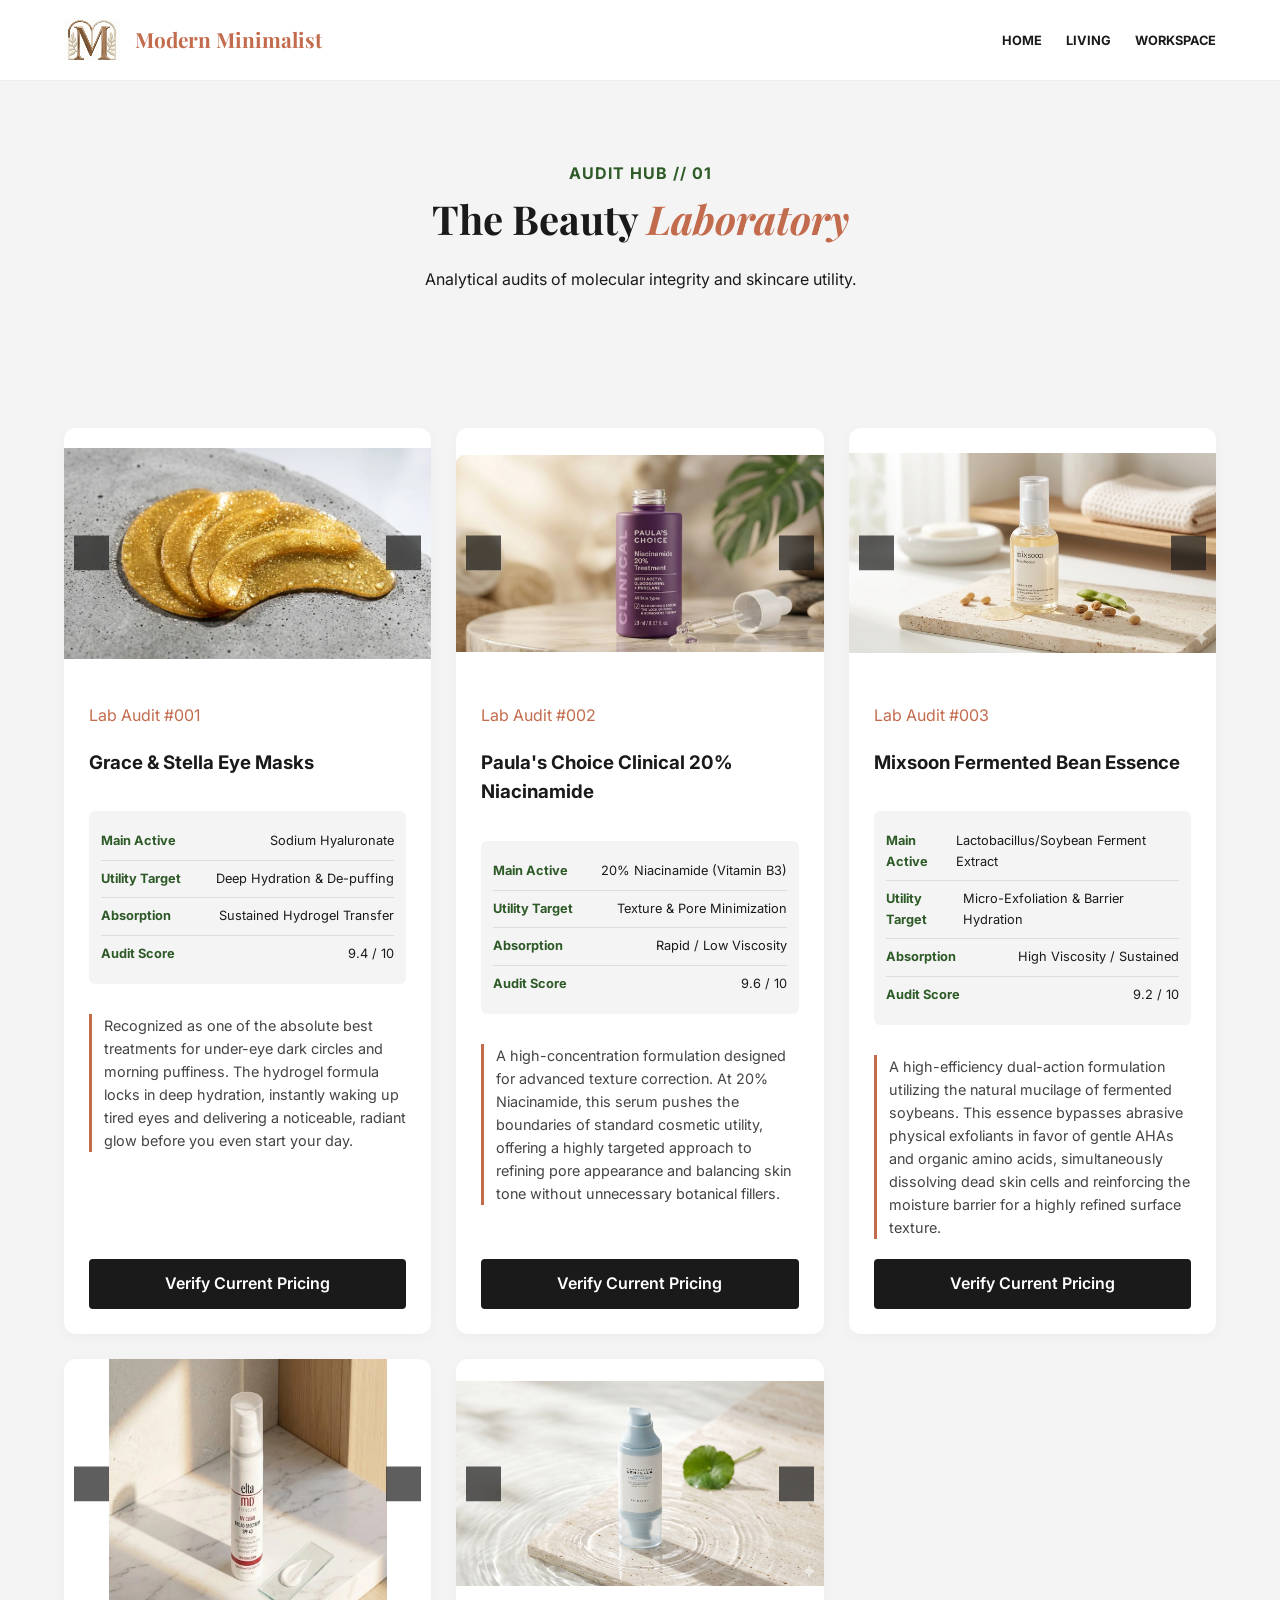
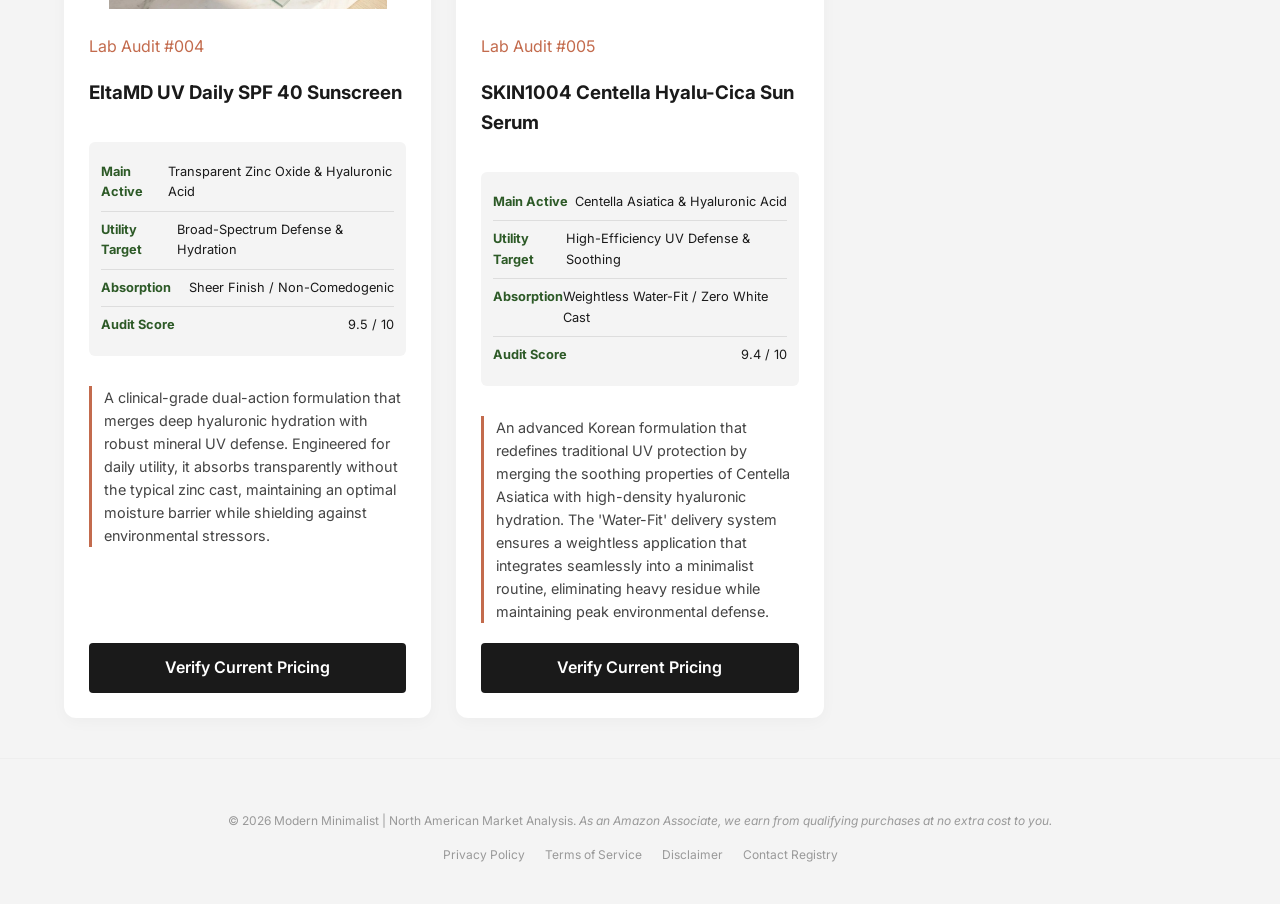
==== commit 3b6f2c1c: "Update beauty.html" ====
--- a/beauty.html
+++ b/beauty.html
@@ -212,7 +212,7 @@
             auditNumber: "004",
             title: "EltaMD UV Daily SPF 40 Sunscreen",
             images: [
-                "assets/elt1.webp",
+                "assets/elt1.jpg",
                 "assets/elt2.webp",
                 "assets/elt3.webp"
             ],
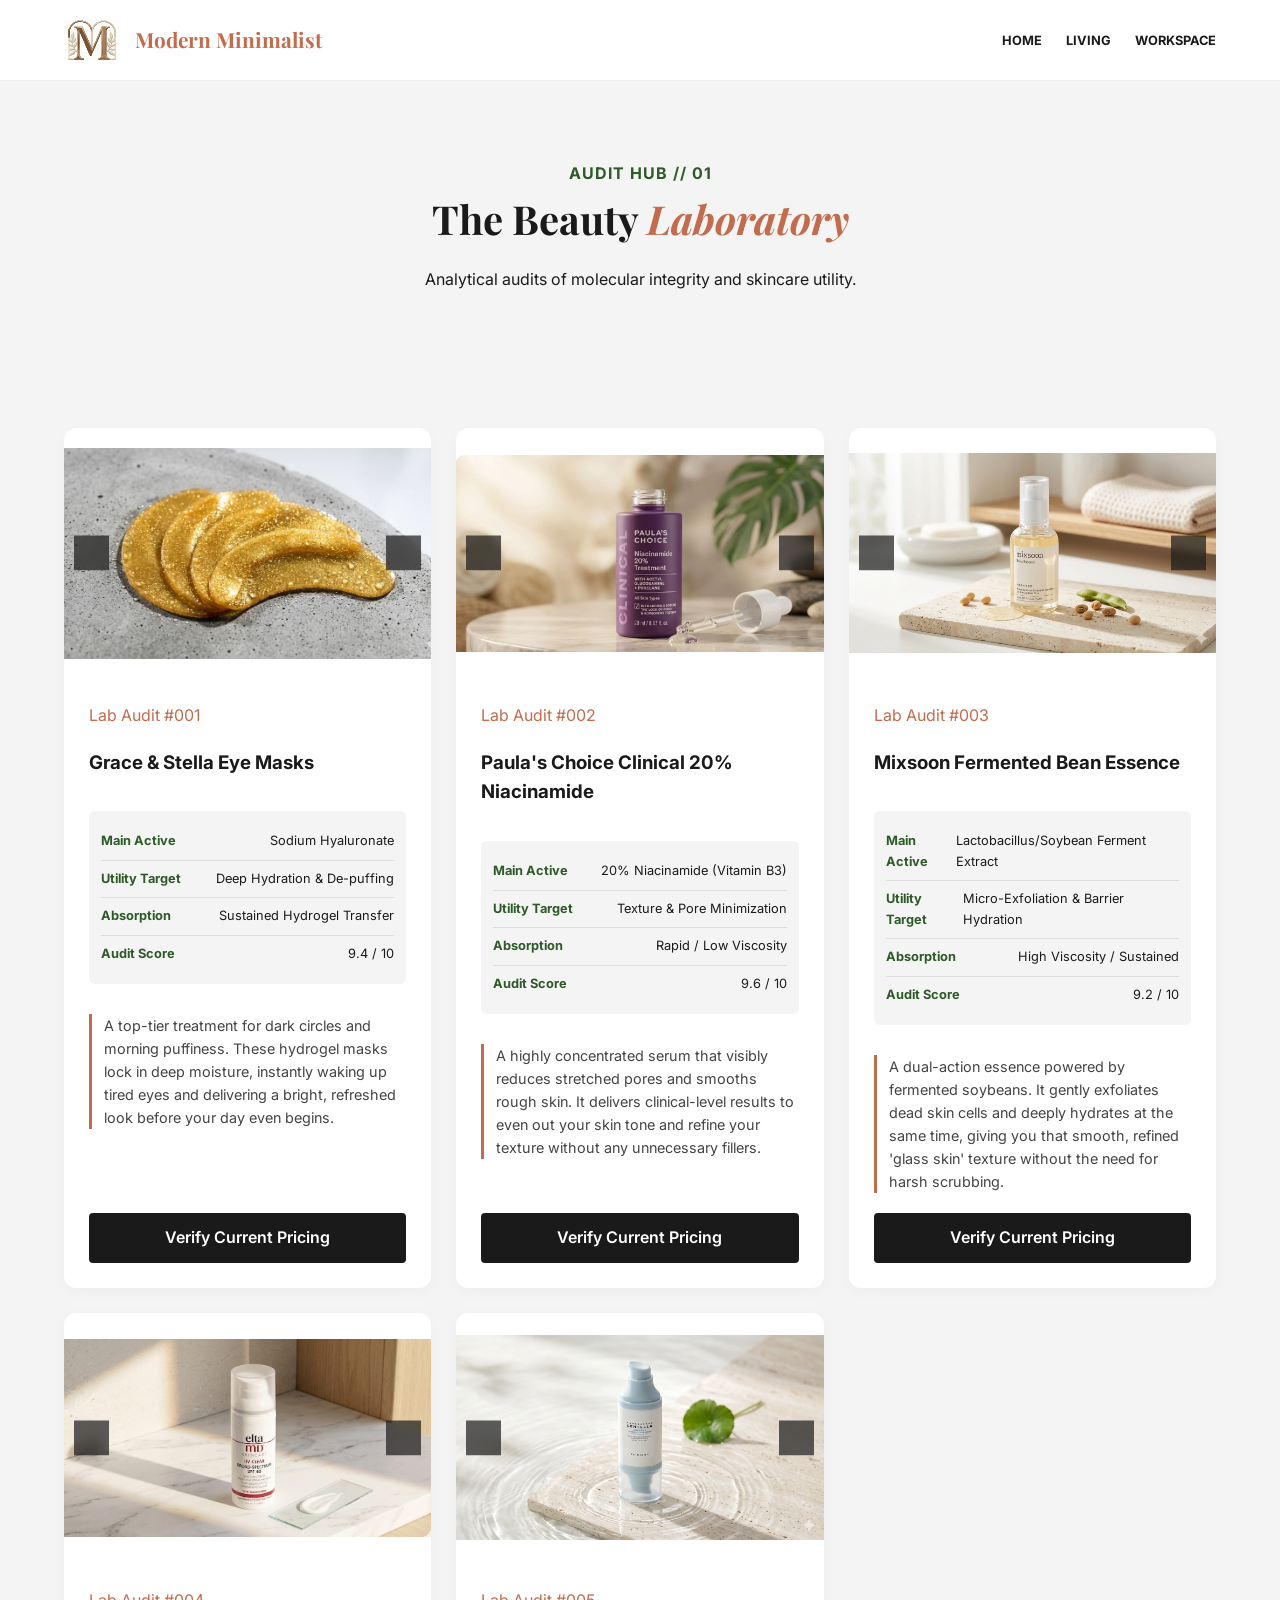
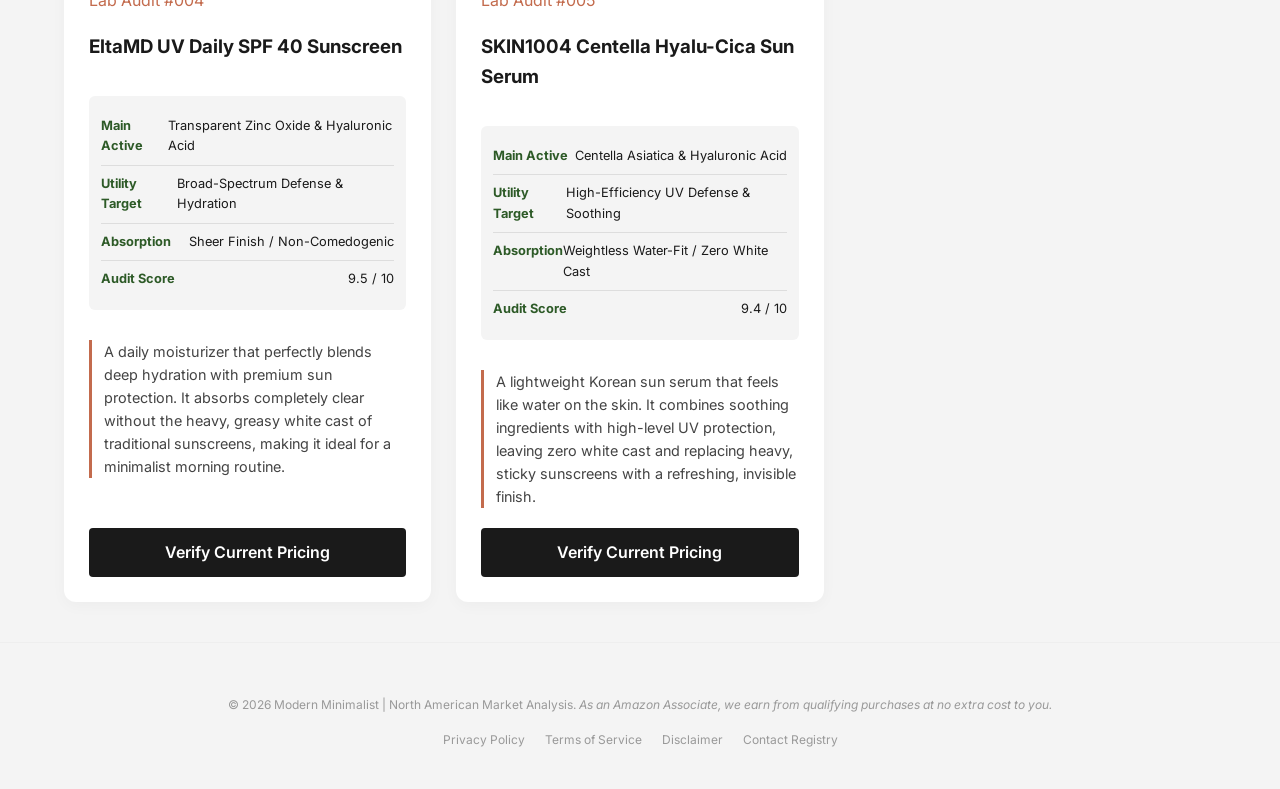
==== commit 80ed36a7: "Update beauty.html" ====
--- a/beauty.html
+++ b/beauty.html
@@ -137,10 +137,8 @@
     <p>Analytical audits of molecular integrity and skincare utility.</p>
 </section>
 
-<!-- The Empty Grid Container -->
 <div class="grid" id="product-grid">
-    <!-- The JavaScript Engine will automatically generate the cards here -->
-</div>
+    </div>
 
 <footer>
     <p>© 2026 Modern Minimalist | North American Market Analysis.<em> As an Amazon Associate, we earn from qualifying purchases at no extra cost to you.</em></p>
@@ -153,7 +151,6 @@
     </div>
 </footer>
 
-<!-- THE DATA ENGINE -->
 <script>
     // 1. YOUR PRODUCT DATABASE
     const beautyProducts = [
@@ -171,7 +168,7 @@
                 absorptionProfile: "Sustained Hydrogel Transfer",
                 auditScore: "9.4 / 10"
             },
-            hook: "Recognized as one of the absolute best treatments for under-eye dark circles and morning puffiness. The hydrogel formula locks in deep hydration, instantly waking up tired eyes and delivering a noticeable, radiant glow before you even start your day.",
+            hook: "A top-tier treatment for dark circles and morning puffiness. These hydrogel masks lock in deep moisture, instantly waking up tired eyes and delivering a bright, refreshed look before your day even begins.",
             amazonLink: "https://amzn.to/4uk4JxW"
         },
         {
@@ -188,7 +185,7 @@
                 absorptionProfile: "Rapid / Low Viscosity",
                 auditScore: "9.6 / 10"
             },
-            hook: "A high-concentration formulation designed for advanced texture correction. At 20% Niacinamide, this serum pushes the boundaries of standard cosmetic utility, offering a highly targeted approach to refining pore appearance and balancing skin tone without unnecessary botanical fillers.",
+            hook: "A highly concentrated serum that visibly reduces stretched pores and smooths rough skin. It delivers clinical-level results to even out your skin tone and refine your texture without any unnecessary fillers.",
             amazonLink: "https://amzn.to/4usRbQO"
         },
         {
@@ -205,7 +202,7 @@
                 absorptionProfile: "High Viscosity / Sustained",
                 auditScore: "9.2 / 10"
             },
-            hook: "A high-efficiency dual-action formulation utilizing the natural mucilage of fermented soybeans. This essence bypasses abrasive physical exfoliants in favor of gentle AHAs and organic amino acids, simultaneously dissolving dead skin cells and reinforcing the moisture barrier for a highly refined surface texture.",
+            hook: "A dual-action essence powered by fermented soybeans. It gently exfoliates dead skin cells and deeply hydrates at the same time, giving you that smooth, refined 'glass skin' texture without the need for harsh scrubbing.",
             amazonLink: "https://amzn.to/4uwvjEl"
         }
         ,{
@@ -222,7 +219,7 @@
                 absorptionProfile: "Sheer Finish / Non-Comedogenic",
                 auditScore: "9.5 / 10"
             },
-            hook: "A clinical-grade dual-action formulation that merges deep hyaluronic hydration with robust mineral UV defense. Engineered for daily utility, it absorbs transparently without the typical zinc cast, maintaining an optimal moisture barrier while shielding against environmental stressors.",
+            hook: "A daily moisturizer that perfectly blends deep hydration with premium sun protection. It absorbs completely clear without the heavy, greasy white cast of traditional sunscreens, making it ideal for a minimalist morning routine.",
             amazonLink: "https://amzn.to/4w6ZOlM"
         }
         ,{
@@ -239,25 +236,9 @@
                 absorptionProfile: "Weightless Water-Fit / Zero White Cast",
                 auditScore: "9.4 / 10"
             },
-            hook: "An advanced Korean formulation that redefines traditional UV protection by merging the soothing properties of Centella Asiatica with high-density hyaluronic hydration. The 'Water-Fit' delivery system ensures a weightless application that integrates seamlessly into a minimalist routine, eliminating heavy residue while maintaining peak environmental defense.",
+            hook: "A lightweight Korean sun serum that feels like water on the skin. It combines soothing ingredients with high-level UV protection, leaving zero white cast and replacing heavy, sticky sunscreens with a refreshing, invisible finish.",
             amazonLink: "https://amzn.to/4f3bOi8"
         }
-        /* 
-        TO ADD A NEW PRODUCT IN THE FUTURE, PASTE THIS TEMPLATE:
-        ,{
-            auditNumber: "004",
-            title: "Product Name Here",
-            images: ["img1.webp", "img2.webp", "img3.webp"],
-            specs: { 
-                mainActive: "TBD", 
-                utilityTarget: "TBD", 
-                absorptionProfile: "TBD", 
-                auditScore: "TBD" 
-            },
-            hook: "Persuasive text goes here.",
-            amazonLink: "YOUR_AMAZON_LINK_HERE"
-        }
-        */
     ];
 
     // 2. THE RENDER ENGINE
